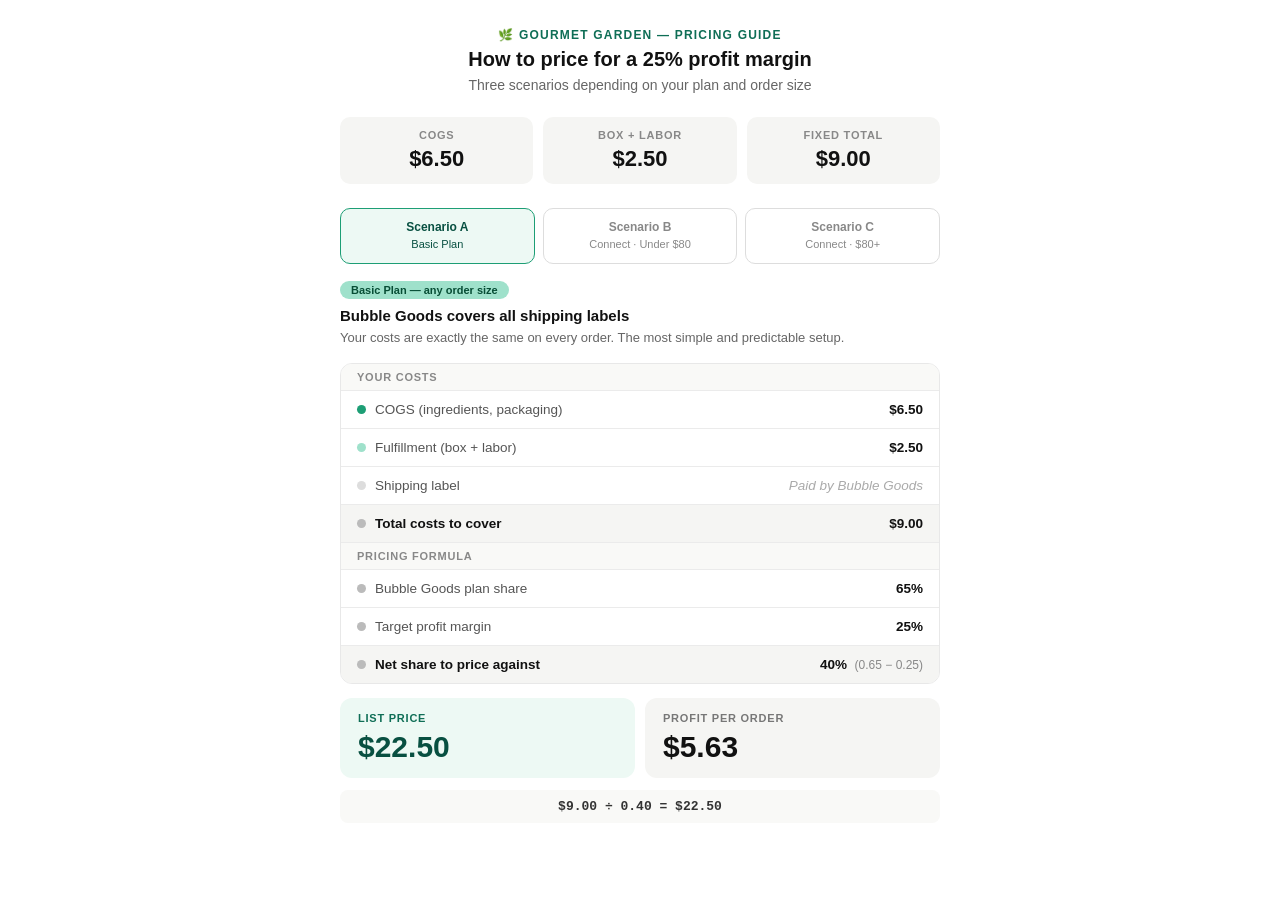
==== index.html @ 070dccda "Add files via upload" ====
<!DOCTYPE html>
<html lang="en">
<head>
<meta charset="UTF-8" />
<meta name="viewport" content="width=device-width, initial-scale=1.0" />
<title>Gourmet Garden Pricing Guide</title>
<style>
  * { box-sizing: border-box; margin: 0; padding: 0; }
  body { font-family: -apple-system, BlinkMacSystemFont, 'Segoe UI', Helvetica, Arial, sans-serif; background: #fff; color: #1a1a1a; }

  .wrap { max-width: 640px; margin: 0 auto; padding: 28px 20px 36px; }

  .header { text-align: center; margin-bottom: 24px; }
  .brand { font-size: 12px; font-weight: 600; letter-spacing: 0.1em; text-transform: uppercase; color: #0f6e56; margin-bottom: 6px; }
  .main-title { font-size: 20px; font-weight: 700; color: #111; margin-bottom: 6px; }
  .main-sub { font-size: 14px; color: #666; }

  .fixed-costs { display: grid; grid-template-columns: repeat(3, 1fr); gap: 10px; margin-bottom: 24px; }
  .fc-card { background: #f5f5f3; border-radius: 10px; padding: 12px 14px; text-align: center; }
  .fc-label { font-size: 11px; font-weight: 600; text-transform: uppercase; letter-spacing: 0.07em; color: #888; margin-bottom: 5px; }
  .fc-val { font-size: 22px; font-weight: 700; color: #111; }

  .divider-label { font-size: 11px; font-weight: 600; text-transform: uppercase; letter-spacing: 0.07em; color: #888; background: #f9f9f7; padding: 7px 16px; border-bottom: 1px solid #ebebeb; }

  .tabs { display: flex; gap: 8px; margin-bottom: 16px; }
  .tab { flex: 1; padding: 10px 6px; border: 1.5px solid #ddd; border-radius: 10px; background: #fff; cursor: pointer; font-size: 12px; font-weight: 600; color: #888; line-height: 1.4; transition: all 0.15s; text-align: center; }
  .tab:hover { border-color: #bbb; color: #555; }
  .tab.act-a { border-color: #1d9e75; color: #085041; background: #edf9f4; }
  .tab.act-b { border-color: #2c7be5; color: #0c447c; background: #e8f1fb; }
  .tab.act-c { border-color: #c98a16; color: #7a4e08; background: #fef3dc; }

  .panel { display: none; }
  .panel.visible { display: block; }

  .badge { display: inline-block; font-size: 11px; font-weight: 700; padding: 3px 11px; border-radius: 99px; margin-bottom: 8px; }
  .badge-a { background: #9fe1cb; color: #074d35; }
  .badge-b { background: #b5d4f4; color: #0c3d72; }
  .badge-c { background: #fac775; color: #6b3e06; }

  .scenario-title { font-size: 15px; font-weight: 700; color: #111; margin-bottom: 4px; }
  .scenario-desc { font-size: 13px; color: #666; margin-bottom: 16px; line-height: 1.5; }

  .breakdown { border: 1.5px solid #e8e8e8; border-radius: 12px; overflow: hidden; margin-bottom: 14px; }
  .brow { display: flex; align-items: center; justify-content: space-between; padding: 11px 16px; border-bottom: 1px solid #ebebeb; }
  .brow:last-child { border-bottom: none; }
  .brow-label { display: flex; align-items: center; gap: 9px; font-size: 13.5px; color: #555; }
  .dot { width: 9px; height: 9px; border-radius: 50%; flex-shrink: 0; }
  .brow-val { font-size: 13.5px; font-weight: 600; color: #111; }
  .brow-val.muted { color: #aaa; font-weight: 400; font-style: italic; }
  .brow-val.red { color: #c0392b; }
  .brow.total { background: #f5f5f3; }
  .brow.total .brow-label { font-weight: 700; color: #111; }
  .brow.highlight-c { background: #fff8ec; }

  .results { display: grid; grid-template-columns: 1fr 1fr; gap: 10px; margin-bottom: 12px; }
  .res-card { border-radius: 12px; padding: 14px 18px; }
  .res-label { font-size: 11px; font-weight: 700; text-transform: uppercase; letter-spacing: 0.07em; margin-bottom: 6px; }
  .res-val { font-size: 30px; font-weight: 700; }
  .res-a-price { background: #edf9f4; } .res-a-price .res-label { color: #0f6e56; } .res-a-price .res-val { color: #085041; }
  .res-a-profit { background: #f5f5f3; } .res-a-profit .res-label { color: #777; } .res-a-profit .res-val { color: #111; }
  .res-b-price { background: #e8f1fb; } .res-b-price .res-label { color: #1a5faa; } .res-b-price .res-val { color: #0c447c; }
  .res-b-profit { background: #f5f5f3; } .res-b-profit .res-label { color: #777; } .res-b-profit .res-val { color: #111; }
  .res-c-price { background: #fef3dc; } .res-c-price .res-label { color: #a06510; } .res-c-price .res-val { color: #6b3e06; }
  .res-c-profit { background: #f5f5f3; } .res-c-profit .res-label { color: #777; } .res-c-profit .res-val { color: #111; }

  .formula { font-size: 13px; color: #888; text-align: center; padding: 9px 14px; background: #f9f9f7; border-radius: 8px; font-family: 'Courier New', Courier, monospace; }
  .formula strong { color: #333; }
</style>
</head>
<body>
<div class="wrap">

  <div class="header">
    <p class="brand">🌿 Gourmet Garden — Pricing Guide</p>
    <h1 class="main-title">How to price for a 25% profit margin</h1>
    <p class="main-sub">Three scenarios depending on your plan and order size</p>
  </div>

  <!-- Always-the-same costs -->
  <div class="fixed-costs">
    <div class="fc-card">
      <div class="fc-label">COGS</div>
      <div class="fc-val">$6.50</div>
    </div>
    <div class="fc-card">
      <div class="fc-label">Box + Labor</div>
      <div class="fc-val">$2.50</div>
    </div>
    <div class="fc-card">
      <div class="fc-label">Fixed Total</div>
      <div class="fc-val">$9.00</div>
    </div>
  </div>

  <!-- Tabs -->
  <div class="tabs">
    <button class="tab act-a" id="tab-a" onclick="show('a')">Scenario A<br><span style="font-weight:400;font-size:11px;">Basic Plan</span></button>
    <button class="tab" id="tab-b" onclick="show('b')">Scenario B<br><span style="font-weight:400;font-size:11px;">Connect · Under $80</span></button>
    <button class="tab" id="tab-c" onclick="show('c')">Scenario C<br><span style="font-weight:400;font-size:11px;">Connect · $80+</span></button>
  </div>

  <!-- Panel A -->
  <div class="panel visible" id="panel-a">
    <span class="badge badge-a">Basic Plan — any order size</span>
    <p class="scenario-title">Bubble Goods covers all shipping labels</p>
    <p class="scenario-desc">Your costs are exactly the same on every order. The most simple and predictable setup.</p>
    <div class="breakdown">
      <div class="divider-label">Your costs</div>
      <div class="brow"><div class="brow-label"><span class="dot" style="background:#1d9e75;"></span>COGS (ingredients, packaging)</div><div class="brow-val">$6.50</div></div>
      <div class="brow"><div class="brow-label"><span class="dot" style="background:#9fe1cb;"></span>Fulfillment (box + labor)</div><div class="brow-val">$2.50</div></div>
      <div class="brow"><div class="brow-label"><span class="dot" style="background:#ddd;"></span>Shipping label</div><div class="brow-val muted">Paid by Bubble Goods</div></div>
      <div class="brow total"><div class="brow-label"><span class="dot" style="background:#bbb;"></span>Total costs to cover</div><div class="brow-val">$9.00</div></div>
      <div class="divider-label">Pricing formula</div>
      <div class="brow"><div class="brow-label"><span class="dot" style="background:#bbb;"></span>Bubble Goods plan share</div><div class="brow-val">65%</div></div>
      <div class="brow"><div class="brow-label"><span class="dot" style="background:#bbb;"></span>Target profit margin</div><div class="brow-val">25%</div></div>
      <div class="brow total"><div class="brow-label"><span class="dot" style="background:#bbb;"></span>Net share to price against</div><div class="brow-val">40%&nbsp;&nbsp;<span style="font-size:12px;font-weight:400;color:#888;">(0.65 − 0.25)</span></div></div>
    </div>
    <div class="results">
      <div class="res-card res-a-price"><div class="res-label">List price</div><div class="res-val">$22.50</div></div>
      <div class="res-card res-a-profit"><div class="res-label">Profit per order</div><div class="res-val">$5.63</div></div>
    </div>
    <div class="formula"><strong>$9.00 ÷ 0.40 = $22.50</strong></div>
  </div>

  <!-- Panel B -->
  <div class="panel" id="panel-b">
    <span class="badge badge-b">Connect Plan — orders under $80</span>
    <p class="scenario-title">The customer pays for shipping</p>
    <p class="scenario-desc">Because the customer covers shipping, your label cost is $0. The higher plan share means a lower list price and a solid margin.</p>
    <div class="breakdown">
      <div class="divider-label">Your costs</div>
      <div class="brow"><div class="brow-label"><span class="dot" style="background:#2c7be5;"></span>COGS (ingredients, packaging)</div><div class="brow-val">$6.50</div></div>
      <div class="brow"><div class="brow-label"><span class="dot" style="background:#b5d4f4;"></span>Fulfillment (box + labor)</div><div class="brow-val">$2.50</div></div>
      <div class="brow"><div class="brow-label"><span class="dot" style="background:#ddd;"></span>Shipping label</div><div class="brow-val muted">Paid by customer — $0</div></div>
      <div class="brow total"><div class="brow-label"><span class="dot" style="background:#bbb;"></span>Total costs to cover</div><div class="brow-val">$9.00</div></div>
      <div class="divider-label">Pricing formula</div>
      <div class="brow"><div class="brow-label"><span class="dot" style="background:#bbb;"></span>Bubble Goods plan share</div><div class="brow-val">75%</div></div>
      <div class="brow"><div class="brow-label"><span class="dot" style="background:#bbb;"></span>Target profit margin</div><div class="brow-val">25%</div></div>
      <div class="brow total"><div class="brow-label"><span class="dot" style="background:#bbb;"></span>Net share to price against</div><div class="brow-val">50%&nbsp;&nbsp;<span style="font-size:12px;font-weight:400;color:#888;">(0.75 − 0.25)</span></div></div>
    </div>
    <div class="results">
      <div class="res-card res-b-price"><div class="res-label">List price</div><div class="res-val">$18.00</div></div>
      <div class="res-card res-b-profit"><div class="res-label">Profit per order</div><div class="res-val">$4.50</div></div>
    </div>
    <div class="formula"><strong>$9.00 ÷ 0.50 = $18.00</strong></div>
  </div>

  <!-- Panel C -->
  <div class="panel" id="panel-c">
    <span class="badge badge-c">Connect Plan — orders $80 or more</span>
    <p class="scenario-title">Free shipping kicks in — you absorb the label cost</p>
    <p class="scenario-desc">Orders over $80 get free shipping, but that $10.50 label is now your expense. You need to price higher to protect your 25% margin.</p>
    <div class="breakdown">
      <div class="divider-label">Your costs</div>
      <div class="brow"><div class="brow-label"><span class="dot" style="background:#e8a020;"></span>COGS (ingredients, packaging)</div><div class="brow-val">$6.50</div></div>
      <div class="brow"><div class="brow-label"><span class="dot" style="background:#fac775;"></span>Fulfillment (box + labor)</div><div class="brow-val">$2.50</div></div>
      <div class="brow highlight-c"><div class="brow-label"><span class="dot" style="background:#e8a020;"></span><strong style="color:#7a4e08;">Shipping label (you pay this!)</strong></div><div class="brow-val red">+ $10.50</div></div>
      <div class="brow total"><div class="brow-label"><span class="dot" style="background:#bbb;"></span>Total costs to cover</div><div class="brow-val">$19.50</div></div>
      <div class="divider-label">Pricing formula</div>
      <div class="brow"><div class="brow-label"><span class="dot" style="background:#bbb;"></span>Bubble Goods plan share</div><div class="brow-val">75%</div></div>
      <div class="brow"><div class="brow-label"><span class="dot" style="background:#bbb;"></span>Target profit margin</div><div class="brow-val">25%</div></div>
      <div class="brow total"><div class="brow-label"><span class="dot" style="background:#bbb;"></span>Net share to price against</div><div class="brow-val">50%&nbsp;&nbsp;<span style="font-size:12px;font-weight:400;color:#888;">(0.75 − 0.25)</span></div></div>
    </div>
    <div class="results">
      <div class="res-card res-c-price"><div class="res-label">List price</div><div class="res-val">$39.00</div></div>
      <div class="res-card res-c-profit"><div class="res-label">Profit per order</div><div class="res-val">$9.75</div></div>
    </div>
    <div class="formula"><strong>$19.50 ÷ 0.50 = $39.00</strong></div>
  </div>

</div>
<script>
function show(id) {
  ['a','b','c'].forEach(function(t) {
    document.getElementById('panel-' + t).classList.remove('visible');
    var tab = document.getElementById('tab-' + t);
    tab.classList.remove('act-a','act-b','act-c');
  });
  document.getElementById('panel-' + id).classList.add('visible');
  document.getElementById('tab-' + id).classList.add('act-' + id);
}
</script>
</body>
</html>
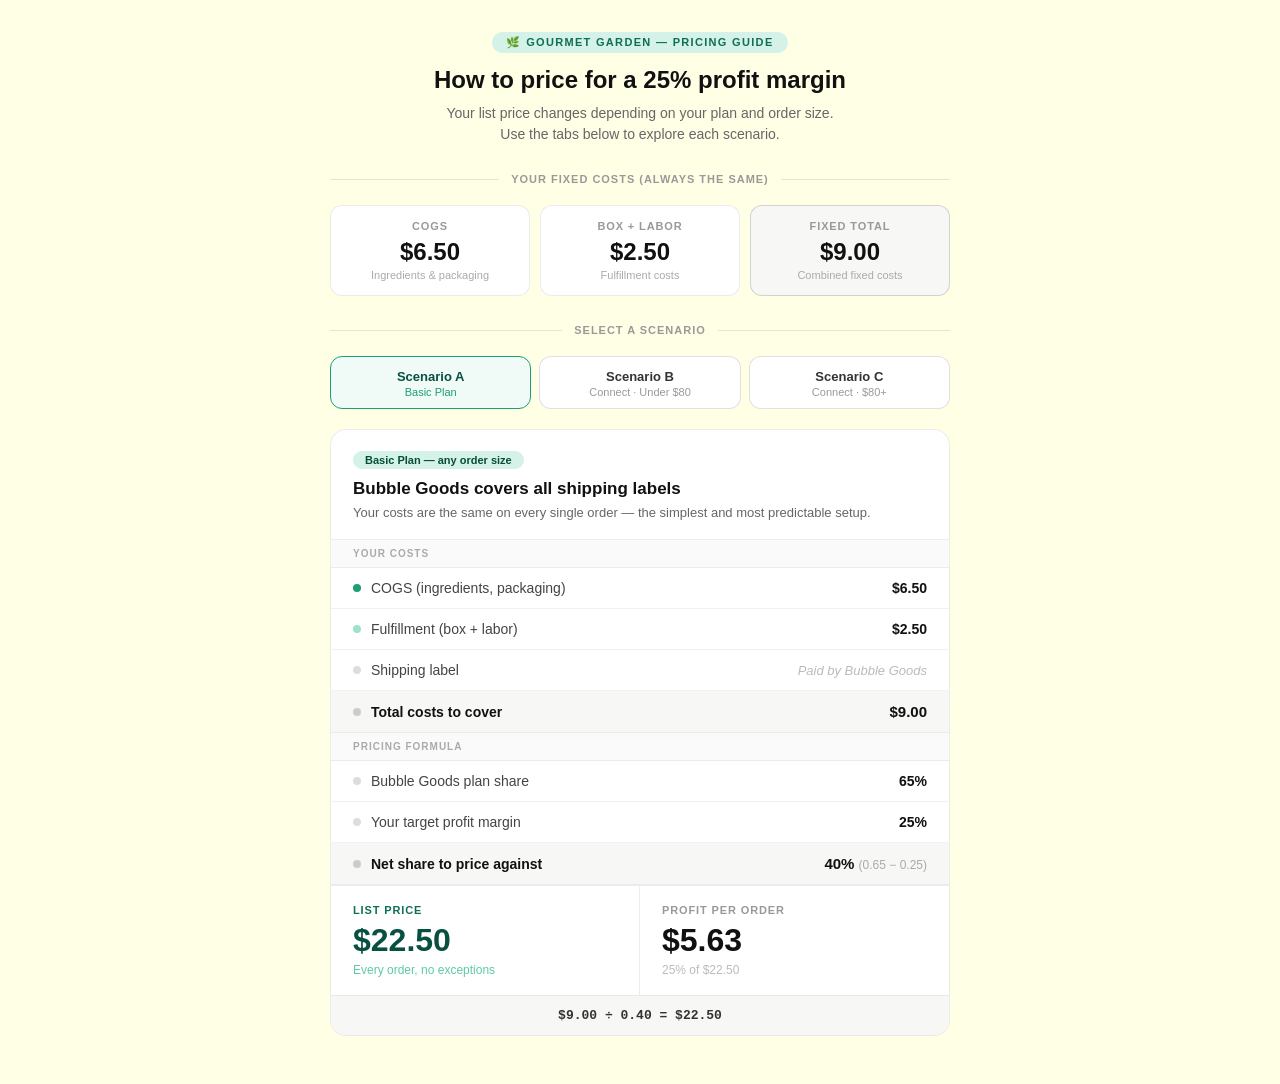
==== commit 5141f133: "Update index.html" ====
--- a/index.html
+++ b/index.html
@@ -6,166 +6,297 @@
 <title>Gourmet Garden Pricing Guide</title>
 <style>
   * { box-sizing: border-box; margin: 0; padding: 0; }
-  body { font-family: -apple-system, BlinkMacSystemFont, 'Segoe UI', Helvetica, Arial, sans-serif; background: #fff; color: #1a1a1a; }
-
-  .wrap { max-width: 640px; margin: 0 auto; padding: 28px 20px 36px; }
-
-  .header { text-align: center; margin-bottom: 24px; }
-  .brand { font-size: 12px; font-weight: 600; letter-spacing: 0.1em; text-transform: uppercase; color: #0f6e56; margin-bottom: 6px; }
-  .main-title { font-size: 20px; font-weight: 700; color: #111; margin-bottom: 6px; }
-  .main-sub { font-size: 14px; color: #666; }
-
-  .fixed-costs { display: grid; grid-template-columns: repeat(3, 1fr); gap: 10px; margin-bottom: 24px; }
-  .fc-card { background: #f5f5f3; border-radius: 10px; padding: 12px 14px; text-align: center; }
-  .fc-label { font-size: 11px; font-weight: 600; text-transform: uppercase; letter-spacing: 0.07em; color: #888; margin-bottom: 5px; }
-  .fc-val { font-size: 22px; font-weight: 700; color: #111; }
-
-  .divider-label { font-size: 11px; font-weight: 600; text-transform: uppercase; letter-spacing: 0.07em; color: #888; background: #f9f9f7; padding: 7px 16px; border-bottom: 1px solid #ebebeb; }
-
-  .tabs { display: flex; gap: 8px; margin-bottom: 16px; }
-  .tab { flex: 1; padding: 10px 6px; border: 1.5px solid #ddd; border-radius: 10px; background: #fff; cursor: pointer; font-size: 12px; font-weight: 600; color: #888; line-height: 1.4; transition: all 0.15s; text-align: center; }
-  .tab:hover { border-color: #bbb; color: #555; }
-  .tab.act-a { border-color: #1d9e75; color: #085041; background: #edf9f4; }
-  .tab.act-b { border-color: #2c7be5; color: #0c447c; background: #e8f1fb; }
-  .tab.act-c { border-color: #c98a16; color: #7a4e08; background: #fef3dc; }
-
+
+  body {
+    font-family: -apple-system, BlinkMacSystemFont, 'Segoe UI', Helvetica, Arial, sans-serif;
+    background: rgba(255, 255, 230, 1);
+    color: #1a1a1a;
+    padding: 32px 20px 48px;
+  }
+
+  .wrap { max-width: 620px; margin: 0 auto; }
+
+  /* ── Header ── */
+  .header { text-align: center; margin-bottom: 28px; }
+  .eyebrow {
+    display: inline-block;
+    font-size: 11px; font-weight: 700; letter-spacing: 0.12em; text-transform: uppercase;
+    color: #0f6e56; background: #d4f2e7; border-radius: 99px;
+    padding: 4px 14px; margin-bottom: 12px;
+  }
+  .main-title { font-size: 24px; font-weight: 700; color: #111; margin-bottom: 8px; line-height: 1.25; }
+  .main-sub { font-size: 14px; color: #666; line-height: 1.5; }
+
+  /* ── Divider ── */
+  .divider { display: flex; align-items: center; gap: 12px; margin: 20px 0; }
+  .divider-line { flex: 1; height: 1px; background: rgba(0,0,0,0.1); }
+  .divider-text { font-size: 11px; font-weight: 700; letter-spacing: 0.09em; text-transform: uppercase; color: #999; }
+
+  /* ── Fixed costs ── */
+  .fixed-costs { display: grid; grid-template-columns: repeat(3, 1fr); gap: 10px; margin-bottom: 28px; }
+  .fc-card {
+    background: #fff;
+    border: 1px solid rgba(0,0,0,0.08);
+    border-radius: 12px;
+    padding: 14px 16px;
+    text-align: center;
+  }
+  .fc-label { font-size: 11px; font-weight: 700; text-transform: uppercase; letter-spacing: 0.08em; color: #999; margin-bottom: 6px; }
+  .fc-val { font-size: 24px; font-weight: 700; color: #111; }
+  .fc-desc { font-size: 11px; color: #aaa; margin-top: 3px; }
+
+  /* ── Tabs ── */
+  .tabs { display: grid; grid-template-columns: repeat(3, 1fr); gap: 8px; margin-bottom: 20px; }
+  .tab {
+    padding: 12px 8px 10px;
+    border: 1.5px solid rgba(0,0,0,0.12);
+    border-radius: 12px;
+    background: #fff;
+    cursor: pointer;
+    text-align: center;
+    transition: all 0.15s;
+  }
+  .tab:hover { border-color: rgba(0,0,0,0.25); }
+  .tab-name { font-size: 13px; font-weight: 700; color: #333; display: block; margin-bottom: 2px; }
+  .tab-sub { font-size: 11px; color: #999; display: block; }
+  .tab.act-a { border-color: #1d9e75; background: #f0faf6; }
+  .tab.act-a .tab-name { color: #085041; }
+  .tab.act-a .tab-sub { color: #1d9e75; }
+  .tab.act-b { border-color: #2c7be5; background: #f0f6ff; }
+  .tab.act-b .tab-name { color: #0c447c; }
+  .tab.act-b .tab-sub { color: #2c7be5; }
+  .tab.act-c { border-color: #c98a16; background: #fffbf0; }
+  .tab.act-c .tab-name { color: #7a4e08; }
+  .tab.act-c .tab-sub { color: #c98a16; }
+
+  /* ── Panel ── */
   .panel { display: none; }
   .panel.visible { display: block; }
 
-  .badge { display: inline-block; font-size: 11px; font-weight: 700; padding: 3px 11px; border-radius: 99px; margin-bottom: 8px; }
-  .badge-a { background: #9fe1cb; color: #074d35; }
-  .badge-b { background: #b5d4f4; color: #0c3d72; }
-  .badge-c { background: #fac775; color: #6b3e06; }
-
-  .scenario-title { font-size: 15px; font-weight: 700; color: #111; margin-bottom: 4px; }
-  .scenario-desc { font-size: 13px; color: #666; margin-bottom: 16px; line-height: 1.5; }
-
-  .breakdown { border: 1.5px solid #e8e8e8; border-radius: 12px; overflow: hidden; margin-bottom: 14px; }
-  .brow { display: flex; align-items: center; justify-content: space-between; padding: 11px 16px; border-bottom: 1px solid #ebebeb; }
+  .panel-card {
+    background: #fff;
+    border: 1px solid rgba(0,0,0,0.08);
+    border-radius: 16px;
+    overflow: hidden;
+  }
+
+  .panel-header { padding: 20px 22px 16px; border-bottom: 1px solid rgba(0,0,0,0.07); }
+  .badge {
+    display: inline-block; font-size: 11px; font-weight: 700;
+    padding: 3px 12px; border-radius: 99px; margin-bottom: 10px;
+  }
+  .badge-a { background: #d4f2e7; color: #074d35; }
+  .badge-b { background: #d6e9ff; color: #0c3d72; }
+  .badge-c { background: #fde9b8; color: #6b3e06; }
+  .panel-title { font-size: 17px; font-weight: 700; color: #111; margin-bottom: 4px; }
+  .panel-desc { font-size: 13px; color: #666; line-height: 1.55; }
+
+  /* ── Breakdown table ── */
+  .section-head {
+    padding: 8px 22px;
+    font-size: 10px; font-weight: 800; text-transform: uppercase; letter-spacing: 0.1em; color: #aaa;
+    background: #fafafa; border-bottom: 1px solid rgba(0,0,0,0.06);
+  }
+  .brow { display: flex; align-items: center; justify-content: space-between; padding: 12px 22px; border-bottom: 1px solid rgba(0,0,0,0.05); }
   .brow:last-child { border-bottom: none; }
-  .brow-label { display: flex; align-items: center; gap: 9px; font-size: 13.5px; color: #555; }
-  .dot { width: 9px; height: 9px; border-radius: 50%; flex-shrink: 0; }
-  .brow-val { font-size: 13.5px; font-weight: 600; color: #111; }
-  .brow-val.muted { color: #aaa; font-weight: 400; font-style: italic; }
+  .brow-left { display: flex; align-items: center; gap: 10px; }
+  .dot { width: 8px; height: 8px; border-radius: 50%; flex-shrink: 0; }
+  .brow-name { font-size: 14px; color: #444; }
+  .brow-val { font-size: 14px; font-weight: 600; color: #111; }
+  .brow-val.muted { color: #bbb; font-weight: 400; font-style: italic; font-size: 13px; }
   .brow-val.red { color: #c0392b; }
-  .brow.total { background: #f5f5f3; }
-  .brow.total .brow-label { font-weight: 700; color: #111; }
-  .brow.highlight-c { background: #fff8ec; }
-
-  .results { display: grid; grid-template-columns: 1fr 1fr; gap: 10px; margin-bottom: 12px; }
-  .res-card { border-radius: 12px; padding: 14px 18px; }
-  .res-label { font-size: 11px; font-weight: 700; text-transform: uppercase; letter-spacing: 0.07em; margin-bottom: 6px; }
-  .res-val { font-size: 30px; font-weight: 700; }
-  .res-a-price { background: #edf9f4; } .res-a-price .res-label { color: #0f6e56; } .res-a-price .res-val { color: #085041; }
-  .res-a-profit { background: #f5f5f3; } .res-a-profit .res-label { color: #777; } .res-a-profit .res-val { color: #111; }
-  .res-b-price { background: #e8f1fb; } .res-b-price .res-label { color: #1a5faa; } .res-b-price .res-val { color: #0c447c; }
-  .res-b-profit { background: #f5f5f3; } .res-b-profit .res-label { color: #777; } .res-b-profit .res-val { color: #111; }
-  .res-c-price { background: #fef3dc; } .res-c-price .res-label { color: #a06510; } .res-c-price .res-val { color: #6b3e06; }
-  .res-c-profit { background: #f5f5f3; } .res-c-profit .res-label { color: #777; } .res-c-profit .res-val { color: #111; }
-
-  .formula { font-size: 13px; color: #888; text-align: center; padding: 9px 14px; background: #f9f9f7; border-radius: 8px; font-family: 'Courier New', Courier, monospace; }
-  .formula strong { color: #333; }
+  .brow.total-row { background: #f7f7f5; }
+  .brow.total-row .brow-name { font-weight: 700; color: #111; font-size: 14px; }
+  .brow.total-row .brow-val { font-size: 15px; }
+  .brow.highlight { background: #fff8ec; }
+  .brow.highlight .brow-name { font-weight: 700; color: #7a4e08; }
+
+  /* ── Results ── */
+  .results-row { display: grid; grid-template-columns: 1fr 1fr; gap: 0; border-top: 1px solid rgba(0,0,0,0.07); }
+  .res { padding: 18px 22px; }
+  .res:first-child { border-right: 1px solid rgba(0,0,0,0.07); }
+  .res-label { font-size: 11px; font-weight: 700; text-transform: uppercase; letter-spacing: 0.08em; margin-bottom: 6px; }
+  .res-val { font-size: 32px; font-weight: 800; }
+  .res-hint { font-size: 12px; margin-top: 4px; }
+
+  .res-a-price .res-label { color: #0f6e56; }
+  .res-a-price .res-val { color: #085041; }
+  .res-a-price .res-hint { color: #5dcaa5; }
+  .res-profit .res-label { color: #999; }
+  .res-profit .res-val { color: #111; }
+  .res-profit .res-hint { color: #bbb; }
+
+  .res-b-price .res-label { color: #1a5faa; }
+  .res-b-price .res-val { color: #0c447c; }
+  .res-b-price .res-hint { color: #85b7eb; }
+
+  .res-c-price .res-label { color: #a06510; }
+  .res-c-price .res-val { color: #6b3e06; }
+  .res-c-price .res-hint { color: #fac775; }
+
+  /* ── Formula ── */
+  .formula-row {
+    padding: 12px 22px;
+    background: #f7f7f5;
+    border-top: 1px solid rgba(0,0,0,0.06);
+    text-align: center;
+    font-family: 'Courier New', monospace;
+    font-size: 13px; color: #888;
+  }
+  .formula-row strong { color: #333; }
 </style>
 </head>
 <body>
 <div class="wrap">
 
   <div class="header">
-    <p class="brand">🌿 Gourmet Garden — Pricing Guide</p>
+    <div class="eyebrow">🌿 Gourmet Garden — Pricing Guide</div>
     <h1 class="main-title">How to price for a 25% profit margin</h1>
-    <p class="main-sub">Three scenarios depending on your plan and order size</p>
-  </div>
-
-  <!-- Always-the-same costs -->
+    <p class="main-sub">Your list price changes depending on your plan and order size.<br>Use the tabs below to explore each scenario.</p>
+  </div>
+
+  <div class="divider">
+    <div class="divider-line"></div>
+    <div class="divider-text">Your fixed costs (always the same)</div>
+    <div class="divider-line"></div>
+  </div>
+
   <div class="fixed-costs">
     <div class="fc-card">
       <div class="fc-label">COGS</div>
       <div class="fc-val">$6.50</div>
+      <div class="fc-desc">Ingredients & packaging</div>
     </div>
     <div class="fc-card">
       <div class="fc-label">Box + Labor</div>
       <div class="fc-val">$2.50</div>
-    </div>
-    <div class="fc-card">
+      <div class="fc-desc">Fulfillment costs</div>
+    </div>
+    <div class="fc-card" style="border-color: rgba(0,0,0,0.15); background:#f7f7f5;">
       <div class="fc-label">Fixed Total</div>
       <div class="fc-val">$9.00</div>
-    </div>
-  </div>
-
-  <!-- Tabs -->
+      <div class="fc-desc">Combined fixed costs</div>
+    </div>
+  </div>
+
+  <div class="divider">
+    <div class="divider-line"></div>
+    <div class="divider-text">Select a scenario</div>
+    <div class="divider-line"></div>
+  </div>
+
   <div class="tabs">
-    <button class="tab act-a" id="tab-a" onclick="show('a')">Scenario A<br><span style="font-weight:400;font-size:11px;">Basic Plan</span></button>
-    <button class="tab" id="tab-b" onclick="show('b')">Scenario B<br><span style="font-weight:400;font-size:11px;">Connect · Under $80</span></button>
-    <button class="tab" id="tab-c" onclick="show('c')">Scenario C<br><span style="font-weight:400;font-size:11px;">Connect · $80+</span></button>
+    <button class="tab act-a" id="tab-a" onclick="show('a')">
+      <span class="tab-name">Scenario A</span>
+      <span class="tab-sub">Basic Plan</span>
+    </button>
+    <button class="tab" id="tab-b" onclick="show('b')">
+      <span class="tab-name">Scenario B</span>
+      <span class="tab-sub">Connect · Under $80</span>
+    </button>
+    <button class="tab" id="tab-c" onclick="show('c')">
+      <span class="tab-name">Scenario C</span>
+      <span class="tab-sub">Connect · $80+</span>
+    </button>
   </div>
 
   <!-- Panel A -->
   <div class="panel visible" id="panel-a">
-    <span class="badge badge-a">Basic Plan — any order size</span>
-    <p class="scenario-title">Bubble Goods covers all shipping labels</p>
-    <p class="scenario-desc">Your costs are exactly the same on every order. The most simple and predictable setup.</p>
-    <div class="breakdown">
-      <div class="divider-label">Your costs</div>
-      <div class="brow"><div class="brow-label"><span class="dot" style="background:#1d9e75;"></span>COGS (ingredients, packaging)</div><div class="brow-val">$6.50</div></div>
-      <div class="brow"><div class="brow-label"><span class="dot" style="background:#9fe1cb;"></span>Fulfillment (box + labor)</div><div class="brow-val">$2.50</div></div>
-      <div class="brow"><div class="brow-label"><span class="dot" style="background:#ddd;"></span>Shipping label</div><div class="brow-val muted">Paid by Bubble Goods</div></div>
-      <div class="brow total"><div class="brow-label"><span class="dot" style="background:#bbb;"></span>Total costs to cover</div><div class="brow-val">$9.00</div></div>
-      <div class="divider-label">Pricing formula</div>
-      <div class="brow"><div class="brow-label"><span class="dot" style="background:#bbb;"></span>Bubble Goods plan share</div><div class="brow-val">65%</div></div>
-      <div class="brow"><div class="brow-label"><span class="dot" style="background:#bbb;"></span>Target profit margin</div><div class="brow-val">25%</div></div>
-      <div class="brow total"><div class="brow-label"><span class="dot" style="background:#bbb;"></span>Net share to price against</div><div class="brow-val">40%&nbsp;&nbsp;<span style="font-size:12px;font-weight:400;color:#888;">(0.65 − 0.25)</span></div></div>
-    </div>
-    <div class="results">
-      <div class="res-card res-a-price"><div class="res-label">List price</div><div class="res-val">$22.50</div></div>
-      <div class="res-card res-a-profit"><div class="res-label">Profit per order</div><div class="res-val">$5.63</div></div>
-    </div>
-    <div class="formula"><strong>$9.00 ÷ 0.40 = $22.50</strong></div>
+    <div class="panel-card">
+      <div class="panel-header">
+        <span class="badge badge-a">Basic Plan — any order size</span>
+        <p class="panel-title">Bubble Goods covers all shipping labels</p>
+        <p class="panel-desc">Your costs are the same on every single order — the simplest and most predictable setup.</p>
+      </div>
+      <div class="section-head">Your costs</div>
+      <div class="brow"><div class="brow-left"><span class="dot" style="background:#1d9e75;"></span><span class="brow-name">COGS (ingredients, packaging)</span></div><div class="brow-val">$6.50</div></div>
+      <div class="brow"><div class="brow-left"><span class="dot" style="background:#9fe1cb;"></span><span class="brow-name">Fulfillment (box + labor)</span></div><div class="brow-val">$2.50</div></div>
+      <div class="brow"><div class="brow-left"><span class="dot" style="background:#ddd;"></span><span class="brow-name">Shipping label</span></div><div class="brow-val muted">Paid by Bubble Goods</div></div>
+      <div class="brow total-row"><div class="brow-left"><span class="dot" style="background:#ccc;"></span><span class="brow-name">Total costs to cover</span></div><div class="brow-val">$9.00</div></div>
+      <div class="section-head">Pricing formula</div>
+      <div class="brow"><div class="brow-left"><span class="dot" style="background:#ddd;"></span><span class="brow-name">Bubble Goods plan share</span></div><div class="brow-val">65%</div></div>
+      <div class="brow"><div class="brow-left"><span class="dot" style="background:#ddd;"></span><span class="brow-name">Your target profit margin</span></div><div class="brow-val">25%</div></div>
+      <div class="brow total-row"><div class="brow-left"><span class="dot" style="background:#ccc;"></span><span class="brow-name">Net share to price against</span></div><div class="brow-val">40% <span style="font-size:12px;font-weight:400;color:#aaa;">(0.65 − 0.25)</span></div></div>
+      <div class="results-row">
+        <div class="res res-a-price">
+          <div class="res-label">List price</div>
+          <div class="res-val">$22.50</div>
+          <div class="res-hint">Every order, no exceptions</div>
+        </div>
+        <div class="res res-profit">
+          <div class="res-label">Profit per order</div>
+          <div class="res-val">$5.63</div>
+          <div class="res-hint">25% of $22.50</div>
+        </div>
+      </div>
+      <div class="formula-row"><strong>$9.00 ÷ 0.40 = $22.50</strong></div>
+    </div>
   </div>
 
   <!-- Panel B -->
   <div class="panel" id="panel-b">
-    <span class="badge badge-b">Connect Plan — orders under $80</span>
-    <p class="scenario-title">The customer pays for shipping</p>
-    <p class="scenario-desc">Because the customer covers shipping, your label cost is $0. The higher plan share means a lower list price and a solid margin.</p>
-    <div class="breakdown">
-      <div class="divider-label">Your costs</div>
-      <div class="brow"><div class="brow-label"><span class="dot" style="background:#2c7be5;"></span>COGS (ingredients, packaging)</div><div class="brow-val">$6.50</div></div>
-      <div class="brow"><div class="brow-label"><span class="dot" style="background:#b5d4f4;"></span>Fulfillment (box + labor)</div><div class="brow-val">$2.50</div></div>
-      <div class="brow"><div class="brow-label"><span class="dot" style="background:#ddd;"></span>Shipping label</div><div class="brow-val muted">Paid by customer — $0</div></div>
-      <div class="brow total"><div class="brow-label"><span class="dot" style="background:#bbb;"></span>Total costs to cover</div><div class="brow-val">$9.00</div></div>
-      <div class="divider-label">Pricing formula</div>
-      <div class="brow"><div class="brow-label"><span class="dot" style="background:#bbb;"></span>Bubble Goods plan share</div><div class="brow-val">75%</div></div>
-      <div class="brow"><div class="brow-label"><span class="dot" style="background:#bbb;"></span>Target profit margin</div><div class="brow-val">25%</div></div>
-      <div class="brow total"><div class="brow-label"><span class="dot" style="background:#bbb;"></span>Net share to price against</div><div class="brow-val">50%&nbsp;&nbsp;<span style="font-size:12px;font-weight:400;color:#888;">(0.75 − 0.25)</span></div></div>
-    </div>
-    <div class="results">
-      <div class="res-card res-b-price"><div class="res-label">List price</div><div class="res-val">$18.00</div></div>
-      <div class="res-card res-b-profit"><div class="res-label">Profit per order</div><div class="res-val">$4.50</div></div>
-    </div>
-    <div class="formula"><strong>$9.00 ÷ 0.50 = $18.00</strong></div>
+    <div class="panel-card">
+      <div class="panel-header">
+        <span class="badge badge-b">Connect Plan — orders under $80</span>
+        <p class="panel-title">The customer pays for shipping</p>
+        <p class="panel-desc">Because the customer covers shipping, your label cost is $0. The higher plan share lets you list at a lower price while maintaining your margin.</p>
+      </div>
+      <div class="section-head">Your costs</div>
+      <div class="brow"><div class="brow-left"><span class="dot" style="background:#2c7be5;"></span><span class="brow-name">COGS (ingredients, packaging)</span></div><div class="brow-val">$6.50</div></div>
+      <div class="brow"><div class="brow-left"><span class="dot" style="background:#b5d4f4;"></span><span class="brow-name">Fulfillment (box + labor)</span></div><div class="brow-val">$2.50</div></div>
+      <div class="brow"><div class="brow-left"><span class="dot" style="background:#ddd;"></span><span class="brow-name">Shipping label</span></div><div class="brow-val muted">Paid by customer — $0</div></div>
+      <div class="brow total-row"><div class="brow-left"><span class="dot" style="background:#ccc;"></span><span class="brow-name">Total costs to cover</span></div><div class="brow-val">$9.00</div></div>
+      <div class="section-head">Pricing formula</div>
+      <div class="brow"><div class="brow-left"><span class="dot" style="background:#ddd;"></span><span class="brow-name">Bubble Goods plan share</span></div><div class="brow-val">75%</div></div>
+      <div class="brow"><div class="brow-left"><span class="dot" style="background:#ddd;"></span><span class="brow-name">Your target profit margin</span></div><div class="brow-val">25%</div></div>
+      <div class="brow total-row"><div class="brow-left"><span class="dot" style="background:#ccc;"></span><span class="brow-name">Net share to price against</span></div><div class="brow-val">50% <span style="font-size:12px;font-weight:400;color:#aaa;">(0.75 − 0.25)</span></div></div>
+      <div class="results-row">
+        <div class="res res-b-price">
+          <div class="res-label">List price</div>
+          <div class="res-val">$18.00</div>
+          <div class="res-hint">Orders under $80</div>
+        </div>
+        <div class="res res-profit">
+          <div class="res-label">Profit per order</div>
+          <div class="res-val">$4.50</div>
+          <div class="res-hint">25% of $18.00</div>
+        </div>
+      </div>
+      <div class="formula-row"><strong>$9.00 ÷ 0.50 = $18.00</strong></div>
+    </div>
   </div>
 
   <!-- Panel C -->
   <div class="panel" id="panel-c">
-    <span class="badge badge-c">Connect Plan — orders $80 or more</span>
-    <p class="scenario-title">Free shipping kicks in — you absorb the label cost</p>
-    <p class="scenario-desc">Orders over $80 get free shipping, but that $10.50 label is now your expense. You need to price higher to protect your 25% margin.</p>
-    <div class="breakdown">
-      <div class="divider-label">Your costs</div>
-      <div class="brow"><div class="brow-label"><span class="dot" style="background:#e8a020;"></span>COGS (ingredients, packaging)</div><div class="brow-val">$6.50</div></div>
-      <div class="brow"><div class="brow-label"><span class="dot" style="background:#fac775;"></span>Fulfillment (box + labor)</div><div class="brow-val">$2.50</div></div>
-      <div class="brow highlight-c"><div class="brow-label"><span class="dot" style="background:#e8a020;"></span><strong style="color:#7a4e08;">Shipping label (you pay this!)</strong></div><div class="brow-val red">+ $10.50</div></div>
-      <div class="brow total"><div class="brow-label"><span class="dot" style="background:#bbb;"></span>Total costs to cover</div><div class="brow-val">$19.50</div></div>
-      <div class="divider-label">Pricing formula</div>
-      <div class="brow"><div class="brow-label"><span class="dot" style="background:#bbb;"></span>Bubble Goods plan share</div><div class="brow-val">75%</div></div>
-      <div class="brow"><div class="brow-label"><span class="dot" style="background:#bbb;"></span>Target profit margin</div><div class="brow-val">25%</div></div>
-      <div class="brow total"><div class="brow-label"><span class="dot" style="background:#bbb;"></span>Net share to price against</div><div class="brow-val">50%&nbsp;&nbsp;<span style="font-size:12px;font-weight:400;color:#888;">(0.75 − 0.25)</span></div></div>
-    </div>
-    <div class="results">
-      <div class="res-card res-c-price"><div class="res-label">List price</div><div class="res-val">$39.00</div></div>
-      <div class="res-card res-c-profit"><div class="res-label">Profit per order</div><div class="res-val">$9.75</div></div>
-    </div>
-    <div class="formula"><strong>$19.50 ÷ 0.50 = $39.00</strong></div>
+    <div class="panel-card">
+      <div class="panel-header">
+        <span class="badge badge-c">Connect Plan — orders $80 or more</span>
+        <p class="panel-title">Free shipping kicks in — you absorb the label cost</p>
+        <p class="panel-desc">Orders over $80 qualify for free shipping, but that $10.50 label cost is now yours to cover. You need to price higher to protect your margin.</p>
+      </div>
+      <div class="section-head">Your costs</div>
+      <div class="brow"><div class="brow-left"><span class="dot" style="background:#e8a020;"></span><span class="brow-name">COGS (ingredients, packaging)</span></div><div class="brow-val">$6.50</div></div>
+      <div class="brow"><div class="brow-left"><span class="dot" style="background:#fac775;"></span><span class="brow-name">Fulfillment (box + labor)</span></div><div class="brow-val">$2.50</div></div>
+      <div class="brow highlight"><div class="brow-left"><span class="dot" style="background:#e8a020;"></span><span class="brow-name">Shipping label — you pay this!</span></div><div class="brow-val red">+ $10.50</div></div>
+      <div class="brow total-row"><div class="brow-left"><span class="dot" style="background:#ccc;"></span><span class="brow-name">Total costs to cover</span></div><div class="brow-val">$19.50</div></div>
+      <div class="section-head">Pricing formula</div>
+      <div class="brow"><div class="brow-left"><span class="dot" style="background:#ddd;"></span><span class="brow-name">Bubble Goods plan share</span></div><div class="brow-val">75%</div></div>
+      <div class="brow"><div class="brow-left"><span class="dot" style="background:#ddd;"></span><span class="brow-name">Your target profit margin</span></div><div class="brow-val">25%</div></div>
+      <div class="brow total-row"><div class="brow-left"><span class="dot" style="background:#ccc;"></span><span class="brow-name">Net share to price against</span></div><div class="brow-val">50% <span style="font-size:12px;font-weight:400;color:#aaa;">(0.75 − 0.25)</span></div></div>
+      <div class="results-row">
+        <div class="res res-c-price">
+          <div class="res-label">List price</div>
+          <div class="res-val">$39.00</div>
+          <div class="res-hint">Orders $80 or more</div>
+        </div>
+        <div class="res res-profit">
+          <div class="res-label">Profit per order</div>
+          <div class="res-val">$9.75</div>
+          <div class="res-hint">25% of $39.00</div>
+        </div>
+      </div>
+      <div class="formula-row"><strong>$19.50 ÷ 0.50 = $39.00</strong></div>
+    </div>
   </div>
 
 </div>
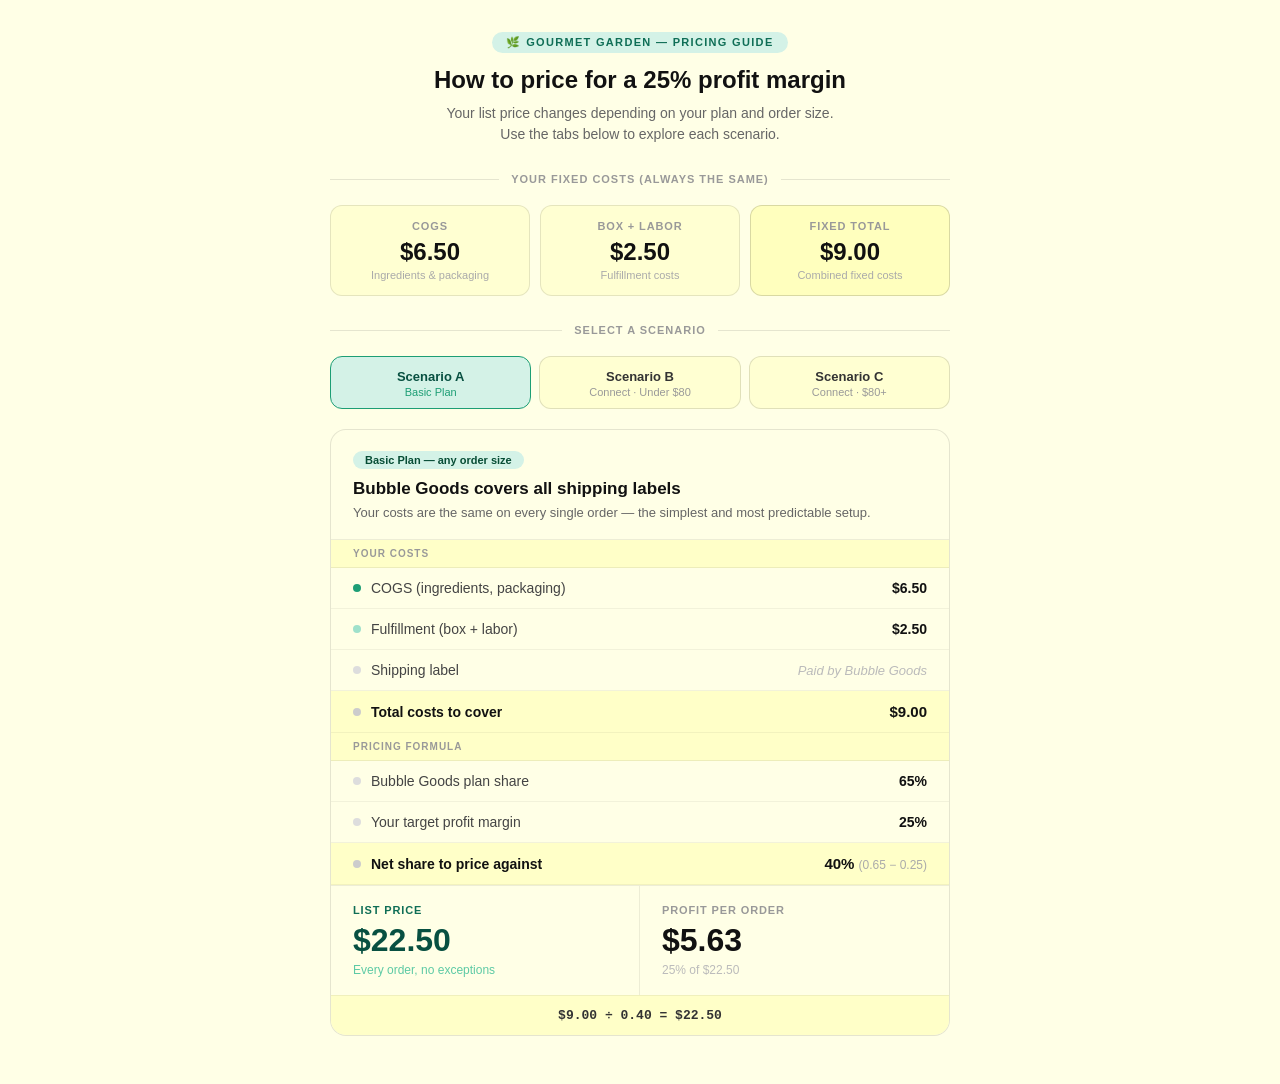
==== commit 25b9ea74: "Refactor styles and fix HTML entities in index.html Updated background colors and borders for variou" ====
--- a/index.html
+++ b/index.html
@@ -35,8 +35,8 @@
   /* ── Fixed costs ── */
   .fixed-costs { display: grid; grid-template-columns: repeat(3, 1fr); gap: 10px; margin-bottom: 28px; }
   .fc-card {
-    background: #fff;
-    border: 1px solid rgba(0,0,0,0.08);
+    background: rgba(255,255,210,1);
+    border: 1px solid rgba(0,0,0,0.1);
     border-radius: 12px;
     padding: 14px 16px;
     text-align: center;
@@ -51,7 +51,7 @@
     padding: 12px 8px 10px;
     border: 1.5px solid rgba(0,0,0,0.12);
     border-radius: 12px;
-    background: #fff;
+    background: rgba(255,255,210,1);
     cursor: pointer;
     text-align: center;
     transition: all 0.15s;
@@ -59,13 +59,13 @@
   .tab:hover { border-color: rgba(0,0,0,0.25); }
   .tab-name { font-size: 13px; font-weight: 700; color: #333; display: block; margin-bottom: 2px; }
   .tab-sub { font-size: 11px; color: #999; display: block; }
-  .tab.act-a { border-color: #1d9e75; background: #f0faf6; }
+  .tab.act-a { border-color: #1d9e75; background: #d4f2e7; }
   .tab.act-a .tab-name { color: #085041; }
   .tab.act-a .tab-sub { color: #1d9e75; }
-  .tab.act-b { border-color: #2c7be5; background: #f0f6ff; }
+  .tab.act-b { border-color: #2c7be5; background: #d6e9ff; }
   .tab.act-b .tab-name { color: #0c447c; }
   .tab.act-b .tab-sub { color: #2c7be5; }
-  .tab.act-c { border-color: #c98a16; background: #fffbf0; }
+  .tab.act-c { border-color: #c98a16; background: #fde9b8; }
   .tab.act-c .tab-name { color: #7a4e08; }
   .tab.act-c .tab-sub { color: #c98a16; }
 
@@ -74,8 +74,8 @@
   .panel.visible { display: block; }
 
   .panel-card {
-    background: #fff;
-    border: 1px solid rgba(0,0,0,0.08);
+    background: rgba(255,255,230,1);
+    border: 1px solid rgba(0,0,0,0.1);
     border-radius: 16px;
     overflow: hidden;
   }
@@ -94,8 +94,8 @@
   /* ── Breakdown table ── */
   .section-head {
     padding: 8px 22px;
-    font-size: 10px; font-weight: 800; text-transform: uppercase; letter-spacing: 0.1em; color: #aaa;
-    background: #fafafa; border-bottom: 1px solid rgba(0,0,0,0.06);
+    font-size: 10px; font-weight: 800; text-transform: uppercase; letter-spacing: 0.1em; color: #999;
+    background: rgba(255,255,200,1); border-bottom: 1px solid rgba(0,0,0,0.07);
   }
   .brow { display: flex; align-items: center; justify-content: space-between; padding: 12px 22px; border-bottom: 1px solid rgba(0,0,0,0.05); }
   .brow:last-child { border-bottom: none; }
@@ -105,10 +105,10 @@
   .brow-val { font-size: 14px; font-weight: 600; color: #111; }
   .brow-val.muted { color: #bbb; font-weight: 400; font-style: italic; font-size: 13px; }
   .brow-val.red { color: #c0392b; }
-  .brow.total-row { background: #f7f7f5; }
+  .brow.total-row { background: rgba(255,255,200,1); }
   .brow.total-row .brow-name { font-weight: 700; color: #111; font-size: 14px; }
   .brow.total-row .brow-val { font-size: 15px; }
-  .brow.highlight { background: #fff8ec; }
+  .brow.highlight { background: #fff0cc; }
   .brow.highlight .brow-name { font-weight: 700; color: #7a4e08; }
 
   /* ── Results ── */
@@ -137,7 +137,7 @@
   /* ── Formula ── */
   .formula-row {
     padding: 12px 22px;
-    background: #f7f7f5;
+    background: rgba(255,255,200,1);
     border-top: 1px solid rgba(0,0,0,0.06);
     text-align: center;
     font-family: 'Courier New', monospace;
@@ -165,14 +165,14 @@
     <div class="fc-card">
       <div class="fc-label">COGS</div>
       <div class="fc-val">$6.50</div>
-      <div class="fc-desc">Ingredients & packaging</div>
+      <div class="fc-desc">Ingredients &amp; packaging</div>
     </div>
     <div class="fc-card">
       <div class="fc-label">Box + Labor</div>
       <div class="fc-val">$2.50</div>
       <div class="fc-desc">Fulfillment costs</div>
     </div>
-    <div class="fc-card" style="border-color: rgba(0,0,0,0.15); background:#f7f7f5;">
+    <div class="fc-card" style="background: rgba(255,255,190,1); border-color: rgba(0,0,0,0.15);">
       <div class="fc-label">Fixed Total</div>
       <div class="fc-val">$9.00</div>
       <div class="fc-desc">Combined fixed costs</div>
